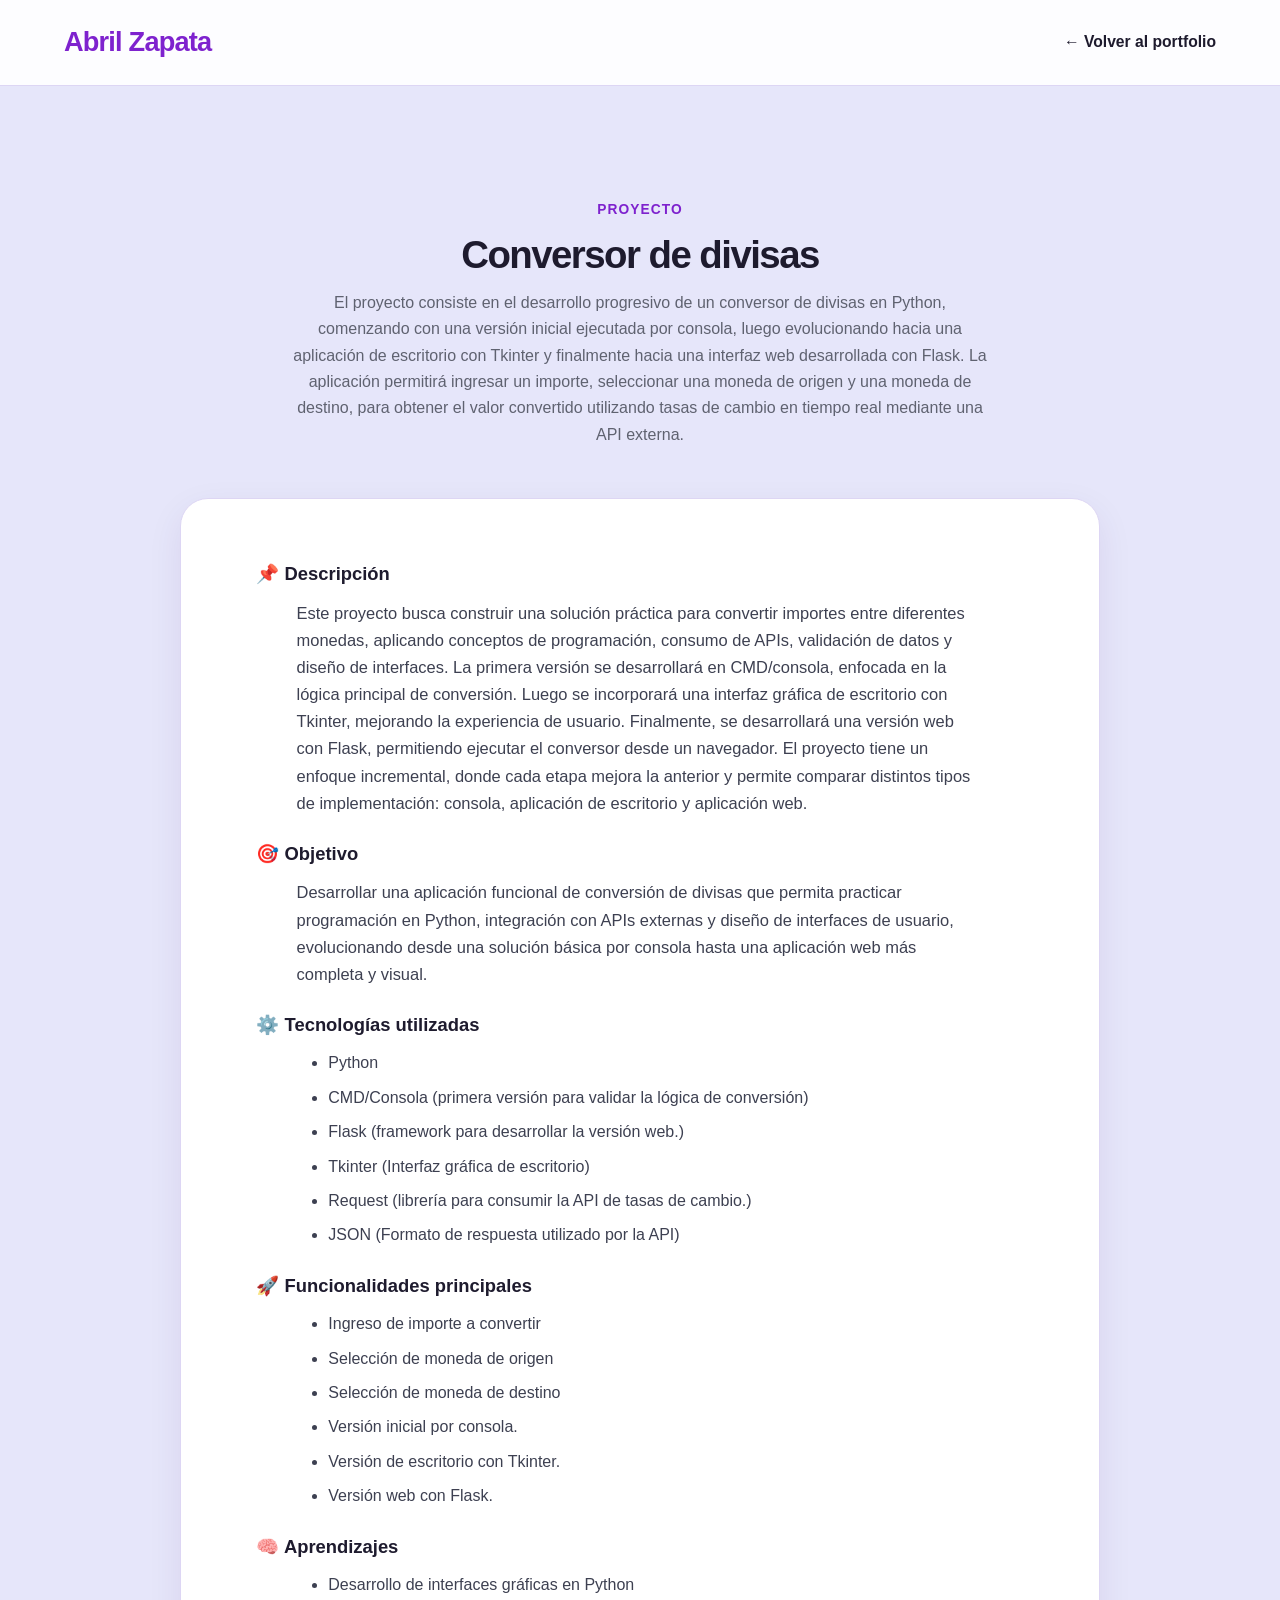
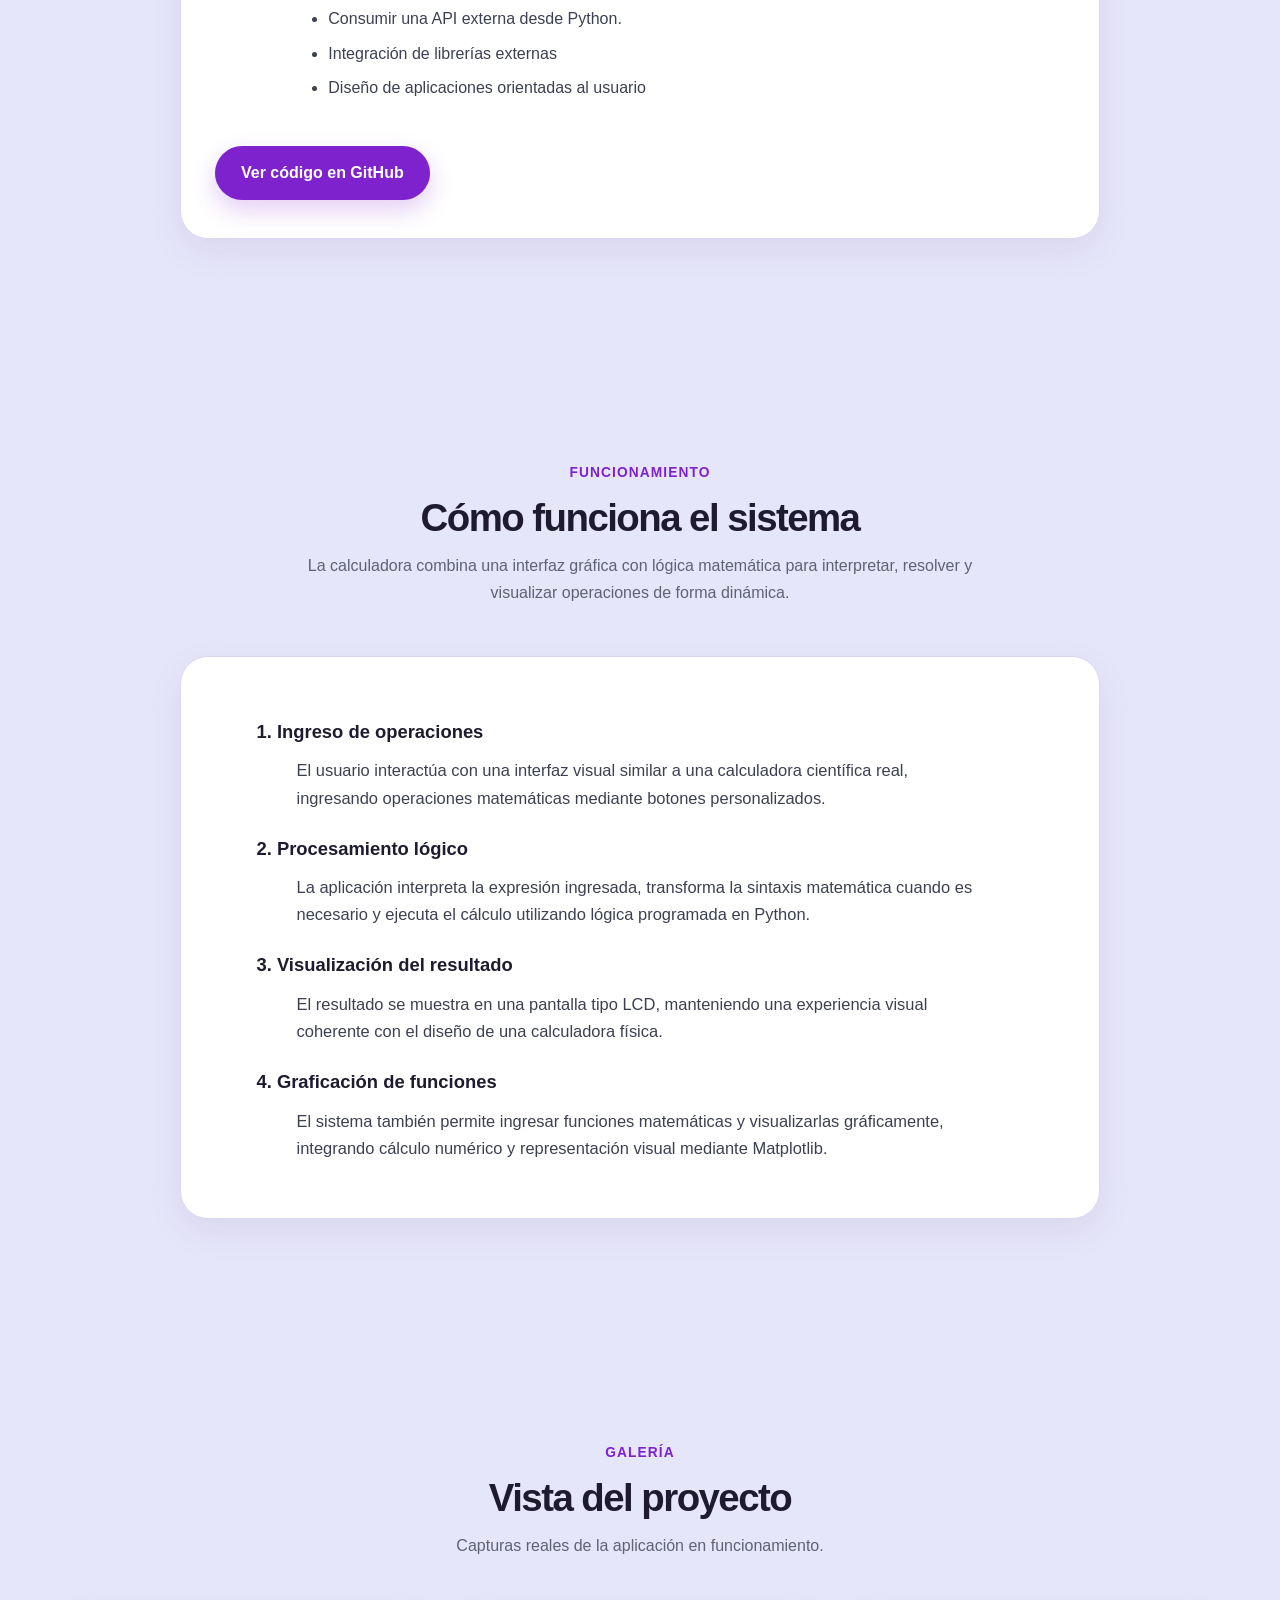
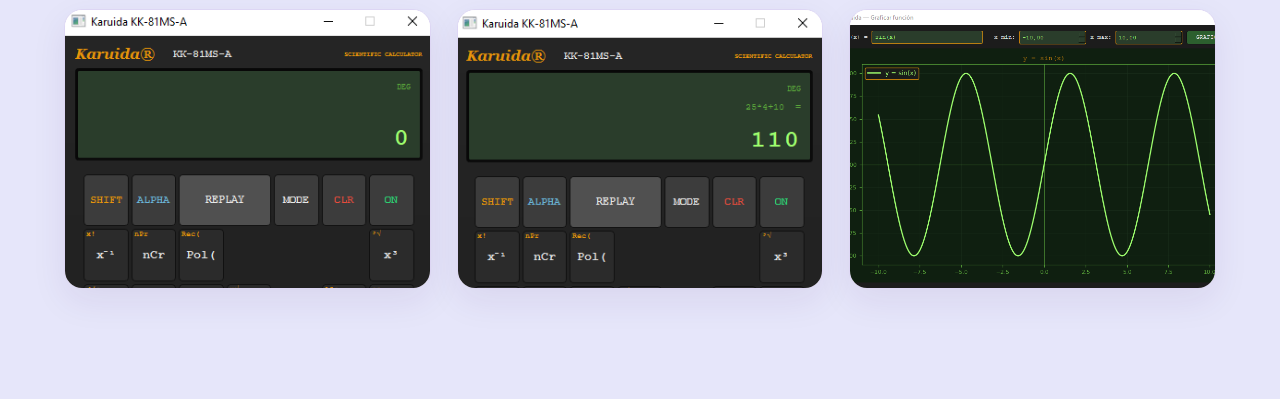
==== currency-converter.html @ 7d970e52 "Renombrar archivo de conversor de divisas" ====
<!DOCTYPE html>
<html lang="en">
<head>
  <meta charset="UTF-8">
  <title>Conversor de Divisas en tiempo real</title>
  <link rel="stylesheet" href="style.css">
</head>

<body>

<!-- NAVBAR -->
<nav class="navbar">
  <div class="logo">Abril Zapata</div>
  <ul class="nav-links">
    <li><a href="index.html">← Volver al portfolio</a></li>
  </ul>
</nav>

<!-- HERO DEL PROYECTO -->
<section class="section">

  <div class="section-header">
    <span class="section-kicker">Proyecto</span>
    <h2>Conversor de divisas</h2>
    <p>
      El proyecto consiste en el desarrollo progresivo de un conversor de divisas en Python, comenzando con una versión inicial ejecutada por consola, luego evolucionando hacia una aplicación de escritorio con Tkinter y finalmente hacia una interfaz web desarrollada con Flask.
      La aplicación permitirá ingresar un importe, seleccionar una moneda de origen y una moneda de destino, para obtener el valor convertido utilizando tasas de cambio en tiempo real mediante una API externa.
    </p>
  </div>

  <div class="about-card">

    <h3>📌 Descripción</h3>
    <p>
      Este proyecto busca construir una solución práctica para convertir importes entre diferentes monedas, aplicando conceptos de programación, consumo de APIs, validación de datos y diseño de interfaces.
      La primera versión se desarrollará en CMD/consola, enfocada en la lógica principal de conversión. Luego se incorporará una interfaz gráfica de escritorio con Tkinter, mejorando la experiencia de usuario. Finalmente, se desarrollará una versión web con Flask, permitiendo ejecutar el conversor desde un navegador.
      El proyecto tiene un enfoque incremental, donde cada etapa mejora la anterior y permite comparar distintos tipos de implementación: consola, aplicación de escritorio y aplicación web.
      
    </p>

    <h3>🎯 Objetivo</h3>
    <p>
      Desarrollar una aplicación funcional de conversión de divisas que permita practicar programación en Python, integración con APIs externas y diseño de interfaces de usuario, evolucionando desde una solución básica por consola hasta una aplicación web más completa y visual.
    </p>

    <h3>⚙️ Tecnologías utilizadas</h3>
    <ul>
      <li>Python</li>
      <li>CMD/Consola (primera versión para validar la lógica de conversión)</li>
      <li>Flask (framework para desarrollar la versión web.)</li>
      <li>Tkinter (Interfaz gráfica de escritorio)</li>
      <li>Request (librería para consumir la API de tasas de cambio.)</li>
      <li>JSON (Formato de respuesta utilizado por la API)</li>
    </ul>

    <h3>🚀 Funcionalidades principales</h3>
    <ul>
      <li>Ingreso de importe a convertir</li>
      <li>Selección de moneda de origen</li>
      <li>Selección de moneda de destino</li>
      <li>Versión inicial por consola.</li>
      <li>Versión de escritorio con Tkinter.</li>
      <li>Versión web con Flask.</li>
    </ul>

    <h3>🧠 Aprendizajes</h3>
    <ul>
      <li>Desarrollo de interfaces gráficas en Python</li>
      <li>Consumir una API externa desde Python.</li>
      <li>Integración de librerías externas</li>
      <li>Diseño de aplicaciones orientadas al usuario</li>
    </ul>

    <br>

    <a href="https://github.com/abrilzapata/python-calculator" target="_blank" class="btn primary-btn">
      Ver código en GitHub
    </a>

  </div>

</section>

<!-- CÓMO FUNCIONA -->
<section class="section">

  <div class="section-header">
    <span class="section-kicker">Funcionamiento</span>
    <h2>Cómo funciona el sistema</h2>
    <p>
      La calculadora combina una interfaz gráfica con lógica matemática para interpretar,
      resolver y visualizar operaciones de forma dinámica.
    </p>
  </div>

  <div class="about-card">

    <h3>1. Ingreso de operaciones</h3>
    <p>
      El usuario interactúa con una interfaz visual similar a una calculadora científica real,
      ingresando operaciones matemáticas mediante botones personalizados.
    </p>

    <h3>2. Procesamiento lógico</h3>
    <p>
      La aplicación interpreta la expresión ingresada, transforma la sintaxis matemática cuando es necesario
      y ejecuta el cálculo utilizando lógica programada en Python.
    </p>

    <h3>3. Visualización del resultado</h3>
    <p>
      El resultado se muestra en una pantalla tipo LCD, manteniendo una experiencia visual coherente
      con el diseño de una calculadora física.
    </p>

    <h3>4. Graficación de funciones</h3>
    <p>
      El sistema también permite ingresar funciones matemáticas y visualizarlas gráficamente,
      integrando cálculo numérico y representación visual mediante Matplotlib.
    </p>

  </div>

</section>

<!-- GALERÍA DEL PROYECTO -->
<section class="section">

  <div class="section-header">
    <span class="section-kicker">Galería</span>
    <h2>Vista del proyecto</h2>
    <p>Capturas reales de la aplicación en funcionamiento.</p>
  </div>

  <div class="project-gallery">

    <img src="images/calculator-main.png" alt="Interfaz principal de la calculadora">

    <img src="images/calculator-operation.png" alt="Ejemplo de operación resuelta">

    <img src="images/calculator-graph.png" alt="Gráfico de funciones matemáticas">

  </div>

</section>

</body>
</html>
---- style.css ----
* {
  margin: 0;
  padding: 0;
  box-sizing: border-box;
}

html {
  scroll-behavior: smooth;
}

:root {
  --bg: #E6E6FA;
  --surface: #ffffff;
  --surface-2: #f7f4ff;
  --text: #1e1b2e;
  --muted: #5f6270;
  --purple: #7e22ce;
  --purple-dark: #6b21a8;
  --purple-soft: rgba(126, 34, 206, 0.10);
  --border: #ddd6f4;
  --shadow: 0 12px 35px rgba(69, 22, 108, 0.08);
  --shadow-hover: 0 18px 42px rgba(69, 22, 108, 0.14);
}

body {
  font-family: 'Inter', Arial, sans-serif;
  background-color: var(--bg);
  color: var(--text);
  line-height: 1.65;
}

/* NAVBAR */
.navbar {
  position: sticky;
  top: 0;
  z-index: 1000;
  display: flex;
  justify-content: space-between;
  align-items: center;
  padding: 20px 64px;
  background-color: rgba(255, 255, 255, 0.92);
  backdrop-filter: blur(10px);
  border-bottom: 1px solid var(--border);
}

.logo {
  font-family: 'Poppins', sans-serif;
  font-size: 1.7rem;
  font-weight: 800;
  color: var(--purple);
  letter-spacing: -0.03em;
}

.nav-links {
  list-style: none;
  display: flex;
  gap: 30px;
}

.nav-links a {
  text-decoration: none;
  color: var(--text);
  font-weight: 600;
  font-size: 0.98rem;
  transition: color 0.25s ease;
}

.nav-links a:hover {
  color: var(--purple);
}

/* HERO */
.hero {
  min-height: calc(100vh - 85px);
  display: flex;
  align-items: center;
  justify-content: center;
  padding: 72px 24px 40px;
}

.hero-content {
  max-width: 900px;
  text-align: center;
}

.eyebrow {
  color: var(--purple);
  font-weight: 700;
  font-size: 1rem;
  letter-spacing: 0.04em;
  margin-bottom: 14px;
  text-transform: uppercase;
}

.hero h1 {
  font-family: 'Poppins', sans-serif;
  font-size: clamp(3rem, 7vw, 5.5rem);
  line-height: 1.02;
  letter-spacing: -0.05em;
  margin-bottom: 16px;
  color: var(--purple);
}

.hero h2 {
  font-family: 'Poppins', sans-serif;
  font-size: clamp(1.1rem, 2vw, 1.7rem);
  line-height: 1.4;
  font-weight: 600;
  color: #3f3b57;
  max-width: 900px;
  margin: 0 auto 22px;
}

.description {
  max-width: 760px;
  margin: 0 auto 34px;
  font-size: 1.06rem;
  color: var(--muted);
}

.hero-buttons {
  display: flex;
  justify-content: center;
  gap: 16px;
  flex-wrap: wrap;
}

.btn {
  display: inline-flex;
  align-items: center;
  justify-content: center;
  min-width: 160px;
  padding: 14px 26px;
  border-radius: 999px;
  text-decoration: none;
  font-weight: 700;
  transition: transform 0.25s ease, box-shadow 0.25s ease, background-color 0.25s ease, color 0.25s ease;
}

.primary-btn {
  background-color: var(--purple);
  color: white;
  box-shadow: 0 10px 24px rgba(126, 34, 206, 0.22);
}

.primary-btn:hover {
  transform: translateY(-2px);
  background-color: var(--purple-dark);
}

.secondary-btn {
  background-color: white;
  border: 1px solid var(--border);
  color: var(--purple);
}

.secondary-btn:hover {
  transform: translateY(-2px);
  background-color: var(--surface-2);
}

/* SECCIONES */
.section {
  padding: 110px 64px;
}

.section-header {
  max-width: 780px;
  margin: 0 auto 50px;
  text-align: center;
}

.section-kicker {
  display: inline-block;
  margin-bottom: 12px;
  color: var(--purple);
  font-size: 0.86rem;
  font-weight: 700;
  letter-spacing: 0.08em;
  text-transform: uppercase;
}

.section-header h2 {
  font-family: 'Poppins', sans-serif;
  font-size: clamp(2rem, 3vw, 3rem);
  line-height: 1.1;
  letter-spacing: -0.04em;
  margin-bottom: 14px;
  color: var(--text);
}

.section-header p {
  max-width: 700px;
  margin: 0 auto;
  color: var(--muted);
  font-size: 1rem;
}

/* ABOUT / CONTENT CARD */
.about-card {
  max-width: 920px;
  margin: 0 auto;
  background: var(--surface);
  border: 1px solid var(--border);
  border-radius: 28px;
  padding: 38px 34px;
  box-shadow: var(--shadow);
}

.about-card p {
  max-width: 75ch;
  margin: 0 auto 18px auto;
  color: #3d4051;
  font-size: 1.03rem;
}

.about-card h3 {
  max-width: 75ch;
  margin: 22px auto 10px auto;
  color: var(--text);
  font-family: 'Poppins', sans-serif;
  font-size: 1.15rem;
}

.about-card ul {
  max-width: 75ch;
  margin: 0 auto 18px auto;
  padding-left: 22px;
  color: #3d4051;
}

.about-card li {
  margin-bottom: 8px;
}

/* PROJECTS */
.projects-grid {
  max-width: 1180px;
  margin: 0 auto;
  display: grid;
  grid-template-columns: repeat(3, minmax(0, 1fr));
  gap: 26px;
  align-items: start;
}

.project-card {
  position: relative;
  background: var(--surface);
  border: 1px solid var(--border);
  border-radius: 26px;
  padding: 22px 22px 24px;
  box-shadow: var(--shadow);
  transition: transform 0.28s ease, box-shadow 0.28s ease, border-color 0.28s ease;
  overflow: hidden;
}

.project-card:hover {
  transform: translateY(-6px);
  box-shadow: var(--shadow-hover);
  border-color: #cba8f0;
}

.project-topline {
  width: 48px;
  height: 5px;
  border-radius: 999px;
  background: linear-gradient(90deg, var(--purple), #c084fc);
  margin-bottom: 16px;
}

.project-label {
  display: inline-block;
  margin-bottom: 12px;
  padding: 6px 10px;
  border-radius: 999px;
  background: var(--purple-soft);
  color: var(--purple);
  font-size: 0.78rem;
  font-weight: 700;
  letter-spacing: 0.04em;
  text-transform: uppercase;
}

.project-card h3 {
  font-family: 'Poppins', sans-serif;
  font-size: 1.28rem;
  line-height: 1.25;
  margin-bottom: 14px;
  color: var(--text);
}

.project-card p {
  color: var(--muted);
  font-size: 0.98rem;
  margin-bottom: 18px;
}

.project-tags {
  display: flex;
  flex-wrap: wrap;
  gap: 10px;
  margin-bottom: 22px;
}

.project-tags span {
  padding: 7px 11px;
  border-radius: 999px;
  background: #f3ecff;
  color: #5b3a8a;
  font-size: 0.82rem;
  font-weight: 600;
}

.project-link {
  display: inline-flex;
  align-items: center;
  gap: 6px;
  text-decoration: none;
  color: var(--purple);
  font-weight: 700;
}

.project-link:hover {
  color: var(--purple-dark);
}

/* IMAGEN DE CARD DE PROYECTO - si en algún momento la usás */
.project-image {
  width: 100%;
  height: 180px;
  object-fit: cover;
  object-position: top;
  border-radius: 18px;
  margin-bottom: 18px;
  display: block;
  border: 1px solid var(--border);
  transition: transform 0.3s ease;
  background-color: #f7f4ff;
}

.project-card:hover .project-image {
  transform: scale(1.03);
}

/* GALERÍA DE PROYECTO */
.project-gallery {
  max-width: 1250px;
  margin: 0 auto;
  display: grid;
  grid-template-columns: repeat(3, 1fr);
  gap: 26px;
  align-items: start;
}

.project-gallery img {
  width: 100%;
  height: 280px;
  object-fit: cover;
  object-position: top;
  border-radius: 18px;
  display: block;
  box-shadow: var(--shadow);
  border: 1px solid var(--border);
  background-color: white;
  transition: transform 0.3s ease, box-shadow 0.3s ease;
}

.project-gallery img:hover {
  transform: translateY(-4px);
  box-shadow: var(--shadow-hover);
}

/* CONTACT */
.contact-card {
  max-width: 760px;
  margin: 0 auto;
  background: var(--surface);
  border: 1px solid var(--border);
  border-radius: 28px;
  padding: 38px 30px;
  text-align: center;
  box-shadow: var(--shadow);
}

.contact-card p {
  color: #3d4051;
  font-size: 1rem;
  margin-bottom: 12px;
}

/* CÓDIGO - por si en algún proyecto querés mostrar código */
pre {
  background-color: #1e1e1e;
  color: #c4f7d4;
  padding: 20px;
  border-radius: 16px;
  overflow-x: auto;
  font-size: 14px;
  line-height: 1.6;
  border: 1px solid #31293f;
}

/* RESPONSIVE */
@media (max-width: 1024px) {
  .projects-grid {
    grid-template-columns: repeat(2, minmax(0, 1fr));
  }

  .navbar,
  .section {
    padding-left: 32px;
    padding-right: 32px;
  }

  .project-gallery {
    grid-template-columns: repeat(2, 1fr);
    max-width: 950px;
  }

  .project-gallery img {
    height: 280px;
  }
}

@media (max-width: 768px) {
  .navbar {
    flex-direction: column;
    gap: 14px;
    padding-top: 18px;
    padding-bottom: 18px;
  }

  .nav-links {
    gap: 16px;
    flex-wrap: wrap;
    justify-content: center;
  }

  .hero {
    min-height: auto;
    padding-top: 70px;
  }

  .section {
    padding: 84px 20px;
  }

  .section-header {
    margin-bottom: 36px;
  }

  .projects-grid {
    grid-template-columns: 1fr;
    gap: 20px;
  }

  .about-card,
  .contact-card {
    padding: 28px 22px;
    border-radius: 22px;
  }

  .project-gallery {
    grid-template-columns: 1fr;
    max-width: 100%;
    gap: 20px;
  }

  .project-gallery img {
    height: 260px;
  }
}
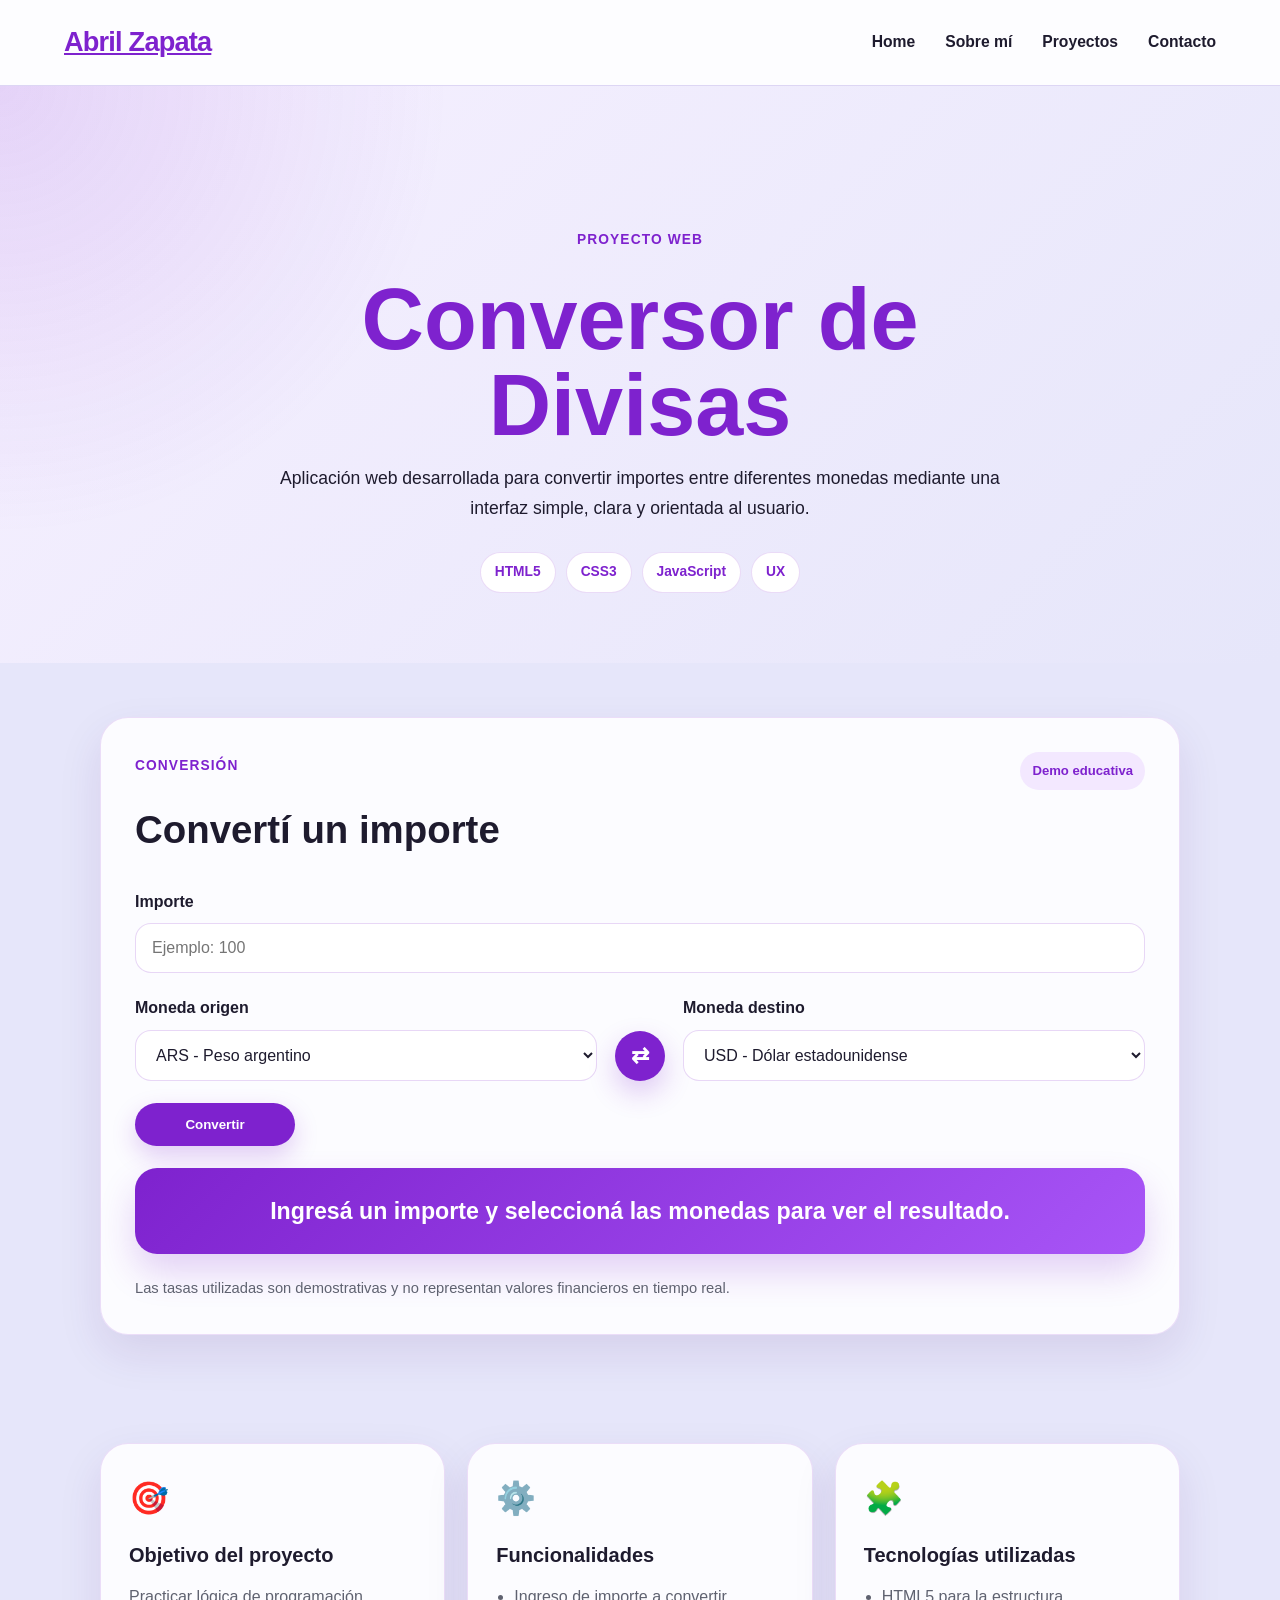
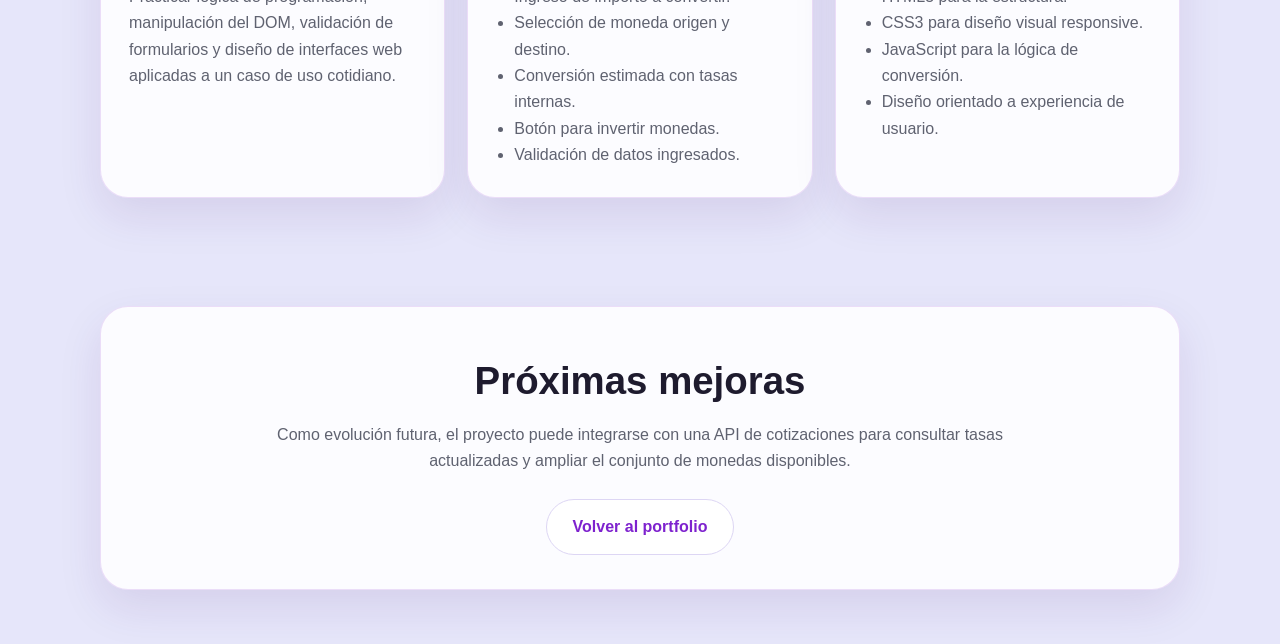
==== commit 50acb689: "Add files via upload" ====
--- a/currency-converter.html
+++ b/currency-converter.html
@@ -1,148 +1,166 @@
 <!DOCTYPE html>
-<html lang="en">
+<html lang="es">
 <head>
-  <meta charset="UTF-8">
-  <title>Conversor de Divisas en tiempo real</title>
-  <link rel="stylesheet" href="style.css">
+  <meta charset="UTF-8" />
+  <meta name="viewport" content="width=device-width, initial-scale=1.0" />
+  <title>Conversor de Divisas | Abril Zapata</title>
+  <link rel="stylesheet" href="style.css" />
 </head>
 
-<body>
+<body class="converter-page">
 
-<!-- NAVBAR -->
-<nav class="navbar">
-  <div class="logo">Abril Zapata</div>
-  <ul class="nav-links">
-    <li><a href="index.html">← Volver al portfolio</a></li>
-  </ul>
-</nav>
+  <nav class="navbar">
+    <a href="index.html" class="logo">Abril Zapata</a>
 
-<!-- HERO DEL PROYECTO -->
-<section class="section">
+    <ul class="nav-links">
+      <li><a href="index.html#home">Home</a></li>
+      <li><a href="index.html#about">Sobre mí</a></li>
+      <li><a href="index.html#projects">Proyectos</a></li>
+      <li><a href="index.html#contact">Contacto</a></li>
+    </ul>
+  </nav>
 
-  <div class="section-header">
-    <span class="section-kicker">Proyecto</span>
-    <h2>Conversor de divisas</h2>
-    <p>
-      El proyecto consiste en el desarrollo progresivo de un conversor de divisas en Python, comenzando con una versión inicial ejecutada por consola, luego evolucionando hacia una aplicación de escritorio con Tkinter y finalmente hacia una interfaz web desarrollada con Flask.
-      La aplicación permitirá ingresar un importe, seleccionar una moneda de origen y una moneda de destino, para obtener el valor convertido utilizando tasas de cambio en tiempo real mediante una API externa.
-    </p>
-  </div>
+  <main class="converter-main">
 
-  <div class="about-card">
+    <section class="converter-hero">
+      <div class="converter-hero-content">
+        <span class="section-kicker">PROYECTO WEB</span>
+        <h1>Conversor de Divisas</h1>
+        <p>
+          Aplicación web desarrollada para convertir importes entre diferentes monedas
+          mediante una interfaz simple, clara y orientada al usuario.
+        </p>
 
-    <h3>📌 Descripción</h3>
-    <p>
-      Este proyecto busca construir una solución práctica para convertir importes entre diferentes monedas, aplicando conceptos de programación, consumo de APIs, validación de datos y diseño de interfaces.
-      La primera versión se desarrollará en CMD/consola, enfocada en la lógica principal de conversión. Luego se incorporará una interfaz gráfica de escritorio con Tkinter, mejorando la experiencia de usuario. Finalmente, se desarrollará una versión web con Flask, permitiendo ejecutar el conversor desde un navegador.
-      El proyecto tiene un enfoque incremental, donde cada etapa mejora la anterior y permite comparar distintos tipos de implementación: consola, aplicación de escritorio y aplicación web.
-      
-    </p>
+        <div class="converter-badges">
+          <span>HTML5</span>
+          <span>CSS3</span>
+          <span>JavaScript</span>
+          <span>UX</span>
+        </div>
+      </div>
+    </section>
 
-    <h3>🎯 Objetivo</h3>
-    <p>
-      Desarrollar una aplicación funcional de conversión de divisas que permita practicar programación en Python, integración con APIs externas y diseño de interfaces de usuario, evolucionando desde una solución básica por consola hasta una aplicación web más completa y visual.
-    </p>
+    <section class="converter-section">
+      <div class="converter-card">
 
-    <h3>⚙️ Tecnologías utilizadas</h3>
-    <ul>
-      <li>Python</li>
-      <li>CMD/Consola (primera versión para validar la lógica de conversión)</li>
-      <li>Flask (framework para desarrollar la versión web.)</li>
-      <li>Tkinter (Interfaz gráfica de escritorio)</li>
-      <li>Request (librería para consumir la API de tasas de cambio.)</li>
-      <li>JSON (Formato de respuesta utilizado por la API)</li>
-    </ul>
+        <div class="converter-card-header">
+          <div>
+            <span class="section-kicker">CONVERSIÓN</span>
+            <h2>Convertí un importe</h2>
+          </div>
+          <span class="converter-status">Demo educativa</span>
+        </div>
 
-    <h3>🚀 Funcionalidades principales</h3>
-    <ul>
-      <li>Ingreso de importe a convertir</li>
-      <li>Selección de moneda de origen</li>
-      <li>Selección de moneda de destino</li>
-      <li>Versión inicial por consola.</li>
-      <li>Versión de escritorio con Tkinter.</li>
-      <li>Versión web con Flask.</li>
-    </ul>
+        <div class="converter-form">
 
-    <h3>🧠 Aprendizajes</h3>
-    <ul>
-      <li>Desarrollo de interfaces gráficas en Python</li>
-      <li>Consumir una API externa desde Python.</li>
-      <li>Integración de librerías externas</li>
-      <li>Diseño de aplicaciones orientadas al usuario</li>
-    </ul>
+          <div class="form-group">
+            <label for="amount">Importe</label>
+            <input
+              type="number"
+              id="amount"
+              min="0"
+              step="0.01"
+              placeholder="Ejemplo: 100"
+            />
+          </div>
 
-    <br>
+          <div class="form-row">
+            <div class="form-group">
+              <label for="fromCurrency">Moneda origen</label>
+              <select id="fromCurrency">
+                <option value="ARS">ARS - Peso argentino</option>
+                <option value="USD">USD - Dólar estadounidense</option>
+                <option value="EUR">EUR - Euro</option>
+                <option value="BRL">BRL - Real brasileño</option>
+                <option value="CLP">CLP - Peso chileno</option>
+                <option value="UYU">UYU - Peso uruguayo</option>
+              </select>
+            </div>
 
-    <a href="https://github.com/abrilzapata/python-calculator" target="_blank" class="btn primary-btn">
-      Ver código en GitHub
-    </a>
+            <button type="button" class="swap-btn" id="swapCurrencies" aria-label="Invertir monedas">
+              ⇄
+            </button>
 
-  </div>
+            <div class="form-group">
+              <label for="toCurrency">Moneda destino</label>
+              <select id="toCurrency">
+                <option value="USD">USD - Dólar estadounidense</option>
+                <option value="ARS">ARS - Peso argentino</option>
+                <option value="EUR">EUR - Euro</option>
+                <option value="BRL">BRL - Real brasileño</option>
+                <option value="CLP">CLP - Peso chileno</option>
+                <option value="UYU">UYU - Peso uruguayo</option>
+              </select>
+            </div>
+          </div>
 
-</section>
+          <button type="button" class="btn primary-btn converter-btn" id="convertBtn">
+            Convertir
+          </button>
 
-<!-- CÓMO FUNCIONA -->
-<section class="section">
+          <div class="converter-result" id="conversionResult">
+            Ingresá un importe y seleccioná las monedas para ver el resultado.
+          </div>
 
-  <div class="section-header">
-    <span class="section-kicker">Funcionamiento</span>
-    <h2>Cómo funciona el sistema</h2>
-    <p>
-      La calculadora combina una interfaz gráfica con lógica matemática para interpretar,
-      resolver y visualizar operaciones de forma dinámica.
-    </p>
-  </div>
+          <p class="converter-note">
+            Las tasas utilizadas son demostrativas y no representan valores financieros en tiempo real.
+          </p>
+        </div>
+      </div>
+    </section>
 
-  <div class="about-card">
+    <section class="converter-section converter-grid">
 
-    <h3>1. Ingreso de operaciones</h3>
-    <p>
-      El usuario interactúa con una interfaz visual similar a una calculadora científica real,
-      ingresando operaciones matemáticas mediante botones personalizados.
-    </p>
+      <article class="info-card">
+        <span class="info-icon">🎯</span>
+        <h3>Objetivo del proyecto</h3>
+        <p>
+          Practicar lógica de programación, manipulación del DOM, validación de formularios
+          y diseño de interfaces web aplicadas a un caso de uso cotidiano.
+        </p>
+      </article>
 
-    <h3>2. Procesamiento lógico</h3>
-    <p>
-      La aplicación interpreta la expresión ingresada, transforma la sintaxis matemática cuando es necesario
-      y ejecuta el cálculo utilizando lógica programada en Python.
-    </p>
+      <article class="info-card">
+        <span class="info-icon">⚙️</span>
+        <h3>Funcionalidades</h3>
+        <ul>
+          <li>Ingreso de importe a convertir.</li>
+          <li>Selección de moneda origen y destino.</li>
+          <li>Conversión estimada con tasas internas.</li>
+          <li>Botón para invertir monedas.</li>
+          <li>Validación de datos ingresados.</li>
+        </ul>
+      </article>
 
-    <h3>3. Visualización del resultado</h3>
-    <p>
-      El resultado se muestra en una pantalla tipo LCD, manteniendo una experiencia visual coherente
-      con el diseño de una calculadora física.
-    </p>
+      <article class="info-card">
+        <span class="info-icon">🧩</span>
+        <h3>Tecnologías utilizadas</h3>
+        <ul>
+          <li>HTML5 para la estructura.</li>
+          <li>CSS3 para diseño visual responsive.</li>
+          <li>JavaScript para la lógica de conversión.</li>
+          <li>Diseño orientado a experiencia de usuario.</li>
+        </ul>
+      </article>
 
-    <h3>4. Graficación de funciones</h3>
-    <p>
-      El sistema también permite ingresar funciones matemáticas y visualizarlas gráficamente,
-      integrando cálculo numérico y representación visual mediante Matplotlib.
-    </p>
+    </section>
 
-  </div>
+    <section class="converter-section">
+      <div class="next-steps-card">
+        <h2>Próximas mejoras</h2>
+        <p>
+          Como evolución futura, el proyecto puede integrarse con una API de cotizaciones
+          para consultar tasas actualizadas y ampliar el conjunto de monedas disponibles.
+        </p>
 
-</section>
+        <a href="index.html#projects" class="btn secondary-btn">
+          Volver al portfolio
+        </a>
+      </div>
+    </section>
 
-<!-- GALERÍA DEL PROYECTO -->
-<section class="section">
+  </main>
 
-  <div class="section-header">
-    <span class="section-kicker">Galería</span>
-    <h2>Vista del proyecto</h2>
-    <p>Capturas reales de la aplicación en funcionamiento.</p>
-  </div>
-
-  <div class="project-gallery">
-
-    <img src="images/calculator-main.png" alt="Interfaz principal de la calculadora">
-
-    <img src="images/calculator-operation.png" alt="Ejemplo de operación resuelta">
-
-    <img src="images/calculator-graph.png" alt="Gráfico de funciones matemáticas">
-
-  </div>
-
-</section>
-
+  <script src="script.js"></script>
 </body>
-</html>
+</html>
--- a/style.css
+++ b/style.css
@@ -469,4 +469,292 @@
   .project-gallery img {
     height: 260px;
   }
+}
+/* =========================================================
+   CONVERSOR DE DIVISAS
+   Pegar este bloque al final de style.css
+   ========================================================= */
+
+.converter-page {
+  background: var(--bg, #E6E6FA);
+}
+
+.converter-main {
+  min-height: 100vh;
+}
+
+.converter-hero {
+  min-height: 58vh;
+  display: flex;
+  align-items: center;
+  justify-content: center;
+  padding: 140px 24px 70px;
+  background:
+    radial-gradient(circle at top left, rgba(126, 34, 206, 0.14), transparent 32%),
+    linear-gradient(135deg, #F6F0FF 0%, #E6E6FA 100%);
+}
+
+.converter-hero-content {
+  max-width: 860px;
+  text-align: center;
+}
+
+.converter-hero h1 {
+  margin: 12px 0 16px;
+  font-size: clamp(2.7rem, 7vw, 5.4rem);
+  line-height: 1;
+  color: var(--purple, #7E22CE);
+  font-weight: 800;
+}
+
+.converter-hero p {
+  max-width: 760px;
+  margin: 0 auto;
+  color: var(--text, #1E1B2E);
+  font-size: 1.1rem;
+  line-height: 1.7;
+}
+
+.converter-badges,
+.project-tags {
+  display: flex;
+  justify-content: center;
+  flex-wrap: wrap;
+  gap: 10px;
+  margin-top: 28px;
+}
+
+.converter-badges span,
+.project-tags span {
+  padding: 8px 14px;
+  border-radius: 999px;
+  background: #ffffff;
+  color: var(--purple, #7E22CE);
+  border: 1px solid rgba(126, 34, 206, 0.16);
+  font-size: 0.86rem;
+  font-weight: 700;
+}
+
+.converter-section {
+  width: min(1080px, calc(100% - 40px));
+  margin: 0 auto;
+  padding: 54px 0;
+}
+
+.converter-card,
+.info-card,
+.next-steps-card {
+  background: rgba(255, 255, 255, 0.88);
+  border: 1px solid rgba(126, 34, 206, 0.14);
+  border-radius: 28px;
+  box-shadow: 0 18px 44px rgba(69, 22, 108, 0.10);
+}
+
+.converter-card {
+  padding: 34px;
+}
+
+.converter-card-header {
+  display: flex;
+  align-items: flex-start;
+  justify-content: space-between;
+  gap: 18px;
+  margin-bottom: 28px;
+}
+
+.converter-card-header h2,
+.next-steps-card h2 {
+  margin: 8px 0 0;
+  color: var(--text, #1E1B2E);
+  font-size: clamp(1.7rem, 3vw, 2.4rem);
+}
+
+.converter-status {
+  display: inline-flex;
+  align-items: center;
+  padding: 8px 12px;
+  border-radius: 999px;
+  background: #F3E8FF;
+  color: var(--purple, #7E22CE);
+  font-size: 0.82rem;
+  font-weight: 800;
+  white-space: nowrap;
+}
+
+.converter-form {
+  display: flex;
+  flex-direction: column;
+  gap: 22px;
+}
+
+.form-row {
+  display: grid;
+  grid-template-columns: 1fr auto 1fr;
+  align-items: end;
+  gap: 18px;
+}
+
+.form-group {
+  display: flex;
+  flex-direction: column;
+  gap: 8px;
+}
+
+.form-group label {
+  font-weight: 800;
+  color: var(--text, #1E1B2E);
+}
+
+.form-group input,
+.form-group select {
+  width: 100%;
+  padding: 15px 16px;
+  border: 1px solid rgba(126, 34, 206, 0.18);
+  border-radius: 16px;
+  background: #ffffff;
+  color: var(--text, #1E1B2E);
+  font-size: 1rem;
+  outline: none;
+  transition: border-color 0.2s ease, box-shadow 0.2s ease, transform 0.2s ease;
+}
+
+.form-group input:focus,
+.form-group select:focus {
+  border-color: var(--purple, #7E22CE);
+  box-shadow: 0 0 0 4px rgba(126, 34, 206, 0.12);
+}
+
+.swap-btn {
+  width: 50px;
+  height: 50px;
+  border: none;
+  border-radius: 50%;
+  background: var(--purple, #7E22CE);
+  color: #ffffff;
+  font-size: 1.4rem;
+  font-weight: 800;
+  cursor: pointer;
+  box-shadow: 0 12px 28px rgba(126, 34, 206, 0.24);
+  transition: transform 0.2s ease, box-shadow 0.2s ease;
+}
+
+.swap-btn:hover {
+  transform: translateY(-2px) rotate(180deg);
+  box-shadow: 0 18px 36px rgba(126, 34, 206, 0.30);
+}
+
+.converter-btn {
+  align-self: flex-start;
+  border: none;
+  cursor: pointer;
+}
+
+.converter-result {
+  min-height: 86px;
+  display: flex;
+  align-items: center;
+  justify-content: center;
+  padding: 22px;
+  border-radius: 22px;
+  background: linear-gradient(135deg, #7E22CE 0%, #A855F7 100%);
+  color: #ffffff;
+  text-align: center;
+  font-size: clamp(1.05rem, 2vw, 1.45rem);
+  font-weight: 800;
+  box-shadow: 0 18px 36px rgba(126, 34, 206, 0.20);
+}
+
+.converter-result.error {
+  background: linear-gradient(135deg, #B91C1C 0%, #EF4444 100%);
+}
+
+.converter-note {
+  margin: 0;
+  color: var(--muted, #5F6270);
+  font-size: 0.92rem;
+}
+
+.converter-grid {
+  display: grid;
+  grid-template-columns: repeat(3, 1fr);
+  gap: 22px;
+}
+
+.info-card {
+  padding: 28px;
+}
+
+.info-icon {
+  display: inline-flex;
+  margin-bottom: 14px;
+  font-size: 2rem;
+}
+
+.info-card h3 {
+  margin: 0 0 12px;
+  color: var(--text, #1E1B2E);
+  font-size: 1.25rem;
+}
+
+.info-card p,
+.info-card li,
+.next-steps-card p {
+  color: var(--muted, #5F6270);
+  line-height: 1.65;
+}
+
+.info-card ul {
+  margin: 0;
+  padding-left: 18px;
+}
+
+.next-steps-card {
+  padding: 34px;
+  text-align: center;
+}
+
+.next-steps-card p {
+  max-width: 760px;
+  margin: 10px auto 24px;
+}
+
+@media (max-width: 900px) {
+  .converter-grid {
+    grid-template-columns: 1fr;
+  }
+
+  .form-row {
+    grid-template-columns: 1fr;
+  }
+
+  .swap-btn {
+    justify-self: center;
+    transform: rotate(90deg);
+  }
+
+  .swap-btn:hover {
+    transform: translateY(-2px) rotate(270deg);
+  }
+
+  .converter-card-header {
+    flex-direction: column;
+  }
+
+  .converter-btn {
+    align-self: stretch;
+  }
+}
+
+@media (max-width: 560px) {
+  .converter-section {
+    width: min(100% - 24px, 1080px);
+    padding: 36px 0;
+  }
+
+  .converter-card,
+  .info-card,
+  .next-steps-card {
+    border-radius: 22px;
+    padding: 24px;
+  }
 }
